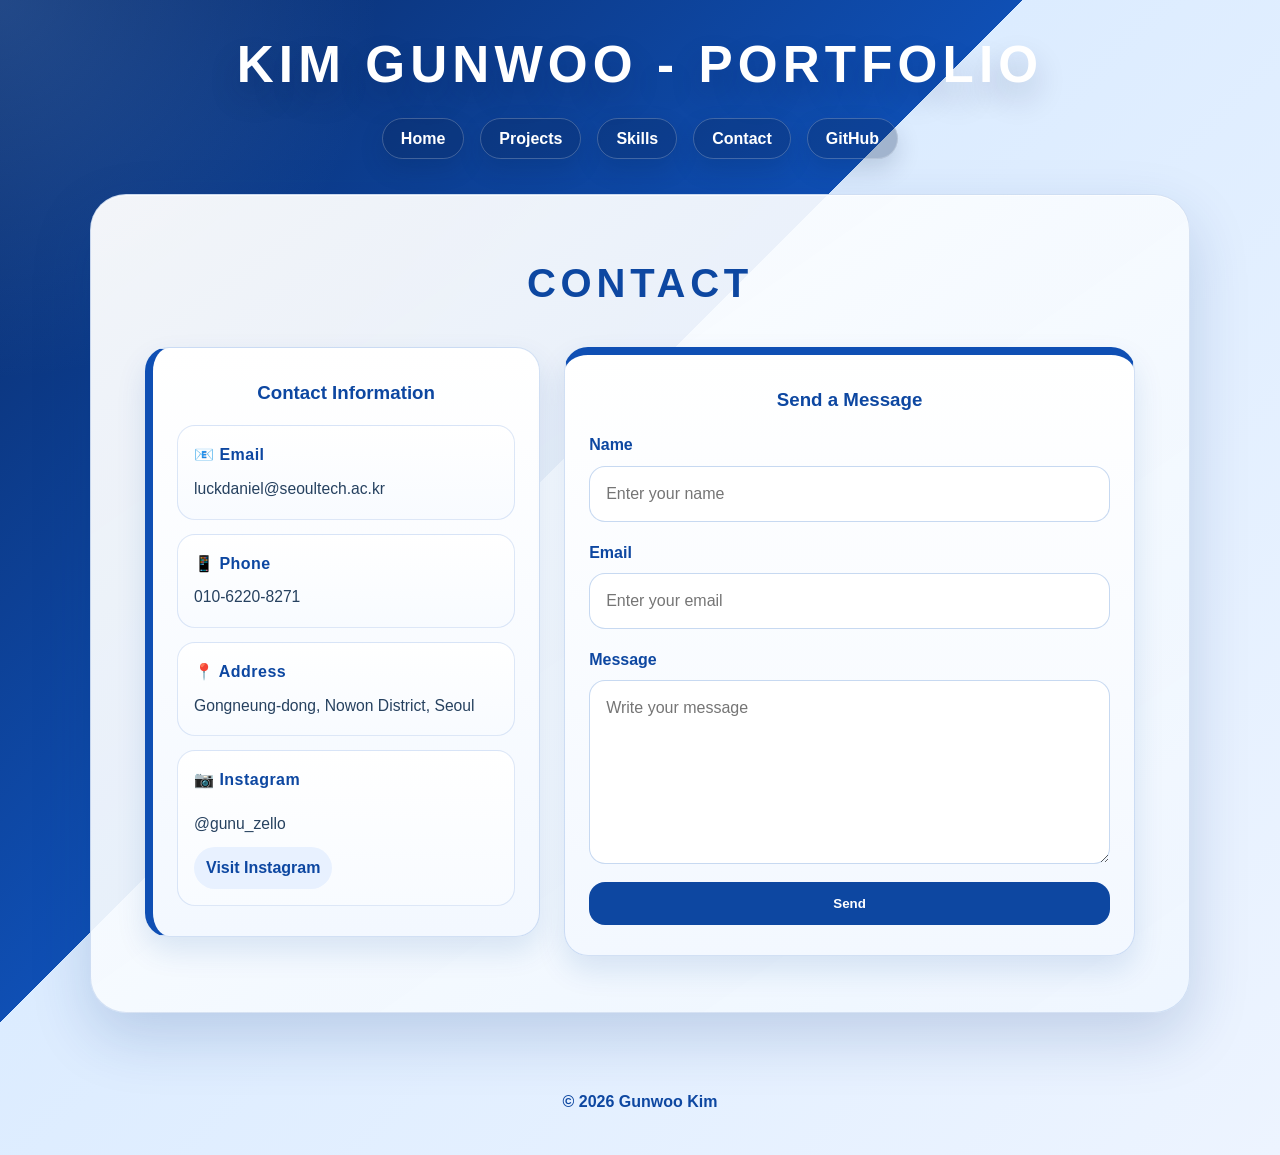
==== contact.html @ a3c98095 "Initial commit: Base files carried over from Assignment 1 for Assignment 2 enhancements" ====
<!DOCTYPE html>
<html lang="en">
<head>
  <!-- 문자 인코딩 설정 -->
  <meta charset="UTF-8">
  <!-- 모바일 화면 크기 대응 -->
  <meta name="viewport" content="width=device-width, initial-scale=1.0">
  <!-- 브라우저 탭 제목 -->
  <title>Contact | Gunwoo Kim Portfolio</title>
  <!-- CSS 파일 연결 -->
  <link rel="stylesheet" href="style.css">
</head>
<!-- contact 화면 전용 클래스 지정 -->
<body class="contact-page">
  <!-- 공통 상단 영역 -->
  <header class="site-header">
    <!-- 메인 제목 -->
    <h1>KIM GUNWOO - PORTFOLIO</h1>
    <!-- 네비게이션 메뉴 -->
    <nav>
      <ul class="nav-menu">
        <li><a href="index.html">Home</a></li>
        <li><a href="projects.html">Projects</a></li>
        <li><a href="skills.html">Skills</a></li>
        <li><a href="contact.html">Contact</a></li>
        <li><a href="github.html">GitHub</a></li>
      </ul>
    </nav>
  </header>

  <!-- 본문 영역 -->
  <main class="page-main">
    <!-- 연락 섹션 -->
    <section class="page-panel">
      <h2 class="page-title">Contact</h2>
      
      <!-- 연락 정보와 폼을 나누는 영역 -->
      <div class="contact-layout">
        <!-- 기본 연락 정보 -->
        <article class="content-card contact-card lift-card accent-left info-card">
          <h3>Contact Information</h3>

          <!-- 연락 정보 목록 -->
          <div class="contact-info-list">
            <div class="contact-info-item">
              <h4>📧 Email</h4>
              <p>luckdaniel@seoultech.ac.kr</p>
            </div>

            <div class="contact-info-item">
              <h4>📱 Phone</h4>
              <p>010-6220-8271</p>
            </div>

            <div class="contact-info-item">
              <h4>📍 Address</h4>
              <p>Gongneung-dong, Nowon District, Seoul</p>
            </div>

            <div class="contact-info-item instagram-item">
              <h4>📷 Instagram</h4>
              <p>@gunu_zello</p>
              <!-- 인스타그램 프로필 링크 -->
              <a class="pill-link instagram-link" href="https://www.instagram.com/gunu_zello/" target="_blank" rel="noopener noreferrer">
                Visit Instagram
              </a>
            </div>
          </div>
        </article>

        <!-- 메시지 입력 폼 -->
        <article class="content-card contact-card accent-top form-card">
          <h3>Send a Message</h3>
          <!-- action은 폼 전송 위치, #은 현재 페이지 유지 -->
          <!-- method는 전송 방식 -->
          <form class="contact-form" action="#" method="post">
            <!-- 입력칸 한 묶음 -->
            <div class="form-group">
              <!-- label은 입력칸 제목 -->
              <!-- for 값은 아래 input의 id와 연결 -->
              <label for="name">Name</label>
              <!-- input은 한 줄 입력칸 -->
              <!-- type은 입력 종류 -->
              <!-- id는 label과 연결할 때 사용 -->
              <!-- name은 폼 데이터 이름 -->
              <!-- placeholder는 입력 예시 문구 -->
              <input type="text" id="name" name="name" placeholder="Enter your name">
            </div>

            <!-- 입력칸 한 묶음 -->
            <div class="form-group">
              <!-- 이메일 입력칸 -->
              <label for="email">Email</label>
              <input type="email" id="email" name="email" placeholder="Enter your email">
            </div>

            <!-- 입력칸 한 묶음 -->
            <div class="form-group">
              <!-- 여러 줄 입력칸 -->
              <label for="message">Message</label>
              <!-- textarea는 긴 문장을 입력할 때 사용 -->
              <!-- rows는 기본 높이 줄 수 -->
              <textarea id="message" name="message" rows="6" placeholder="Write your message"></textarea>
            </div>

            <!-- 폼 제출 버튼 -->
            <button class="contact-button" type="submit">Send</button>
          </form>
        </article>
      </div>
    </section>
  </main>

  <!-- 하단 영역 -->
  <footer>
    <p>&copy; 2026 Gunwoo Kim</p>
  </footer>
</body>
</html>
---- style.css ----
/* 공통 변수 */
:root {
  --page-bg: #edf4ff; /* 사이트 기본 배경색 */
  --title-blue: #0d47a1; /* 제목에 쓰는 메인 파란색 */
  --accent-blue: #0f4fb4; /* 강조선이나 포커스에 쓰는 파란색 */
  --text-dark: #1d1d1d; /* 가장 기본 글자색 */
  --text-soft: #26415f; /* 설명 문단처럼 조금 부드러운 글자색 */
  --tag-bg: #eaf2ff; /* 태그 배경색 */
  --line-blue: rgba(144, 174, 220, 0.34); /* 큰 박스 테두리에 쓰는 연한 파란선 */
  --line-soft: rgba(132, 170, 224, 0.36); /* 카드 테두리에 쓰는 연한 선 */
  --shadow-card: 0 24px 60px rgba(9, 54, 125, 0.18); /* 큰 패널 그림자 */
  --shadow-soft: 0 14px 30px rgba(12, 70, 156, 0.12); /* 작은 카드 그림자 */
  --title-shadow: 0 16px 30px rgba(5, 26, 66, 0.24); /* 상단 큰 제목 뒤 그림자 */
  --intro-bg: linear-gradient(145deg, rgba(255, 255, 255, 0.95), rgba(238, 246, 255, 0.92)); /* 패널 안쪽 배경 */
  --page-title-size: clamp(2.2rem, 4vw, 4.1rem); /* 화면 크기에 따라 제목 크기를 자동 조절 */
}
/* 기본 설정 */
* {
  box-sizing: border-box; /* padding과 border를 width 계산 안에 포함 */
}
body {
  margin: 0; /* 브라우저 기본 바깥 여백 제거 */
  font-family: Arial, sans-serif; /* 전체 기본 글꼴 */
  line-height: 1.6; /* 줄 간격 */
  color: var(--text-dark); /* 기본 글자색 */
  background: var(--page-bg); /* 페이지 기본 배경 */
}
header,
main,
footer {
  width: min(1100px, calc(100% - 3rem)); /* 최대 폭은 1100px, 작은 화면은 좌우 여백 유지 */
  margin: 0 auto; /* 가운데 정렬 */
}
header,
footer {
  padding: 24px 0; /* 위아래 여백 */
  text-align: center; /* 안쪽 글자 가운데 정렬 */
}
main {
  padding: 28px 0 40px; /* 본문 위아래 여백 */
}
section {
  padding: 20px; /* section 안쪽 여백 */
  border: 1px solid #c9d9f2; /* 기본 테두리 */
  background-color: #ffffff; /* 기본 배경색 */
}
h1,
h2,
p {
  text-align: center; /* 기본적으로 제목과 문단은 가운데 정렬 */
}
/* 공통 헤더 */
.site-header {
  display: flex;
  flex-direction: column;
  align-items: center;
  justify-content: center;
}
.site-header h1 {
  width: 100%;
  margin: 0;
  color: #ffffff;
  text-align: center;
  font-size: var(--page-title-size);
  letter-spacing: 0.1em; /* 글자 사이를 조금 벌려서 제목 느낌 강조 */
  text-shadow: var(--title-shadow);
}
nav {
  width: 100%;
  margin-top: 20px; /* 제목과 메뉴 사이 간격 */
}
.nav-menu {
  display: flex; /* 메뉴를 가로로 정렬 */
  flex-wrap: wrap; /* 좁아지면 다음 줄로 넘김 */
  justify-content: center; /* 가운데 정렬 */
  gap: 16px;
  margin: 0;
  padding: 0;
  list-style: none;
}
.nav-menu a {
  padding: 11px 18px; /* 버튼 안쪽 여백 */
  border: 1px solid rgba(255, 255, 255, 0.22); /* 얇은 테두리 */
  border-radius: 999px; /* pill 모양 버튼 */
  background-color: rgba(8, 32, 79, 0.28); /* 반투명 배경 */
  box-shadow: 0 10px 24px rgba(4, 28, 71, 0.16); /* 버튼 그림자 */
  color: #ffffff; /* 메뉴 글자색 */
  text-decoration: none; /* 링크 밑줄 제거 */
  font-weight: 600; /* 메뉴 글자 조금 굵게 */
  transition: all 0.2s ease; /* hover 변화가 부드럽게 보이도록 설정 */
}
.nav-menu a:hover {
  transform: translateY(-2px); /* 살짝 위로 올라오는 효과 */
  background-color: #ffffff;
  color: var(--title-blue);
}
/* 공통 카드와 버튼 */
.content-card {
  padding: 30px 24px; /* 카드 안쪽 여백 */
  border: 1px solid var(--line-soft); /* 카드 테두리 */
  border-radius: 24px; /* 카드 모서리 둥글게 */
  background: linear-gradient(180deg, #ffffff 0%, #f3f8ff 100%); /* 카드 배경을 단색 대신 부드럽게 처리 */
  box-shadow: var(--shadow-soft); /* 카드 아래 그림자 */
}
.lift-card {
  transition: transform 0.2s ease, box-shadow 0.2s ease; /* 카드가 자연스럽게 움직이도록 설정 */
}
.lift-card:hover {
  transform: translateY(-4px); /* 카드 hover 시 위로 조금 이동 */
  box-shadow: 0 18px 34px rgba(12, 70, 156, 0.16);
}
.accent-left {
  border-left: 8px solid var(--accent-blue); /* 왼쪽 강조선 */
}
.accent-top {
  border-top: 8px solid var(--accent-blue); /* 위쪽 강조선 */
}
.project-tag,
.skill-tag,
.github-tag,
.repo-tag {
  display: inline-block; /* 내용만큼만 너비를 쓰게 함 */
  margin: 0 0 14px;
  padding: 6px 12px;
  border-radius: 999px; /* pill 모양 태그 */
  background-color: var(--tag-bg);
  color: var(--title-blue);
  font-size: 0.82rem;
  font-weight: 700;
  letter-spacing: 0.04em;
  text-transform: uppercase;
}
.skill-tag {
  margin-bottom: 16px;
}
.pill-link,
.github-link-button,
.instagram-link {
  display: inline-block;
  padding: 10px 16px; /* 버튼 안쪽 여백 */
  border-radius: 999px; /* 완전히 둥근 버튼 */
  background-color: #e8f1ff; /* 연한 파란 배경 */
  color: var(--title-blue); /* 버튼 글자색 */
  text-decoration: none; /* 링크 밑줄 제거 */
  font-weight: 700; /* 버튼 글자 강조 */
}
footer p {
  color: var(--title-blue);
  font-weight: 600; /* 하단 문구는 조금 굵게 표시 */
}
/* 페이지 공통 레이아웃 */
.home-page,
.projects-page,
.skills-page,
.contact-page,
.github-page {
  min-height: 100vh;
}
.home-main,
.page-main {
  padding: 18px 0 36px;
}
.home-main {
  min-height: calc(100vh - 220px);
  display: flex; /* 홈 카드 세로 정렬용 */
  align-items: center; /* 화면 중앙에 오도록 정렬 */
}
.home-intro,
.page-panel {
  width: 100%;
  margin: 0; /* 기본 바깥 여백 제거 */
  padding: 56px 54px; /* 큰 패널 안쪽 여백 */
  border-radius: 36px; /* 모서리를 크게 둥글게 */
  background: var(--intro-bg); /* 흰색과 연한 파란색이 섞인 패널 배경 */
  box-shadow: var(--shadow-card), inset 0 1px 0 rgba(255, 255, 255, 0.68); /* 바깥 그림자 + 안쪽 밝은 선 */
}
.home-intro {
  overflow: hidden;
  border: 1px solid rgba(144, 174, 220, 0.34);
}
.page-panel {
  border: 1px solid var(--line-blue);
}
.page-title {
  margin: 0 0 32px; /* 아래쪽만 여백 */
  color: var(--title-blue); /* 페이지 소제목 색 */
  font-size: 2.5rem; /* 페이지 제목 크기 */
  text-transform: uppercase; /* 영어를 대문자로 표시 */
  letter-spacing: 0.12em; /* 글자 사이를 살짝 벌림 */
}
.projects-page .page-title {
  margin-bottom: 28px;
}
/* 페이지 배경 */
.home-page {
  background:
    radial-gradient(circle at top left, rgba(120, 181, 255, 0.28), transparent 24%), /* 왼쪽 위 원형 빛 효과 */
    radial-gradient(circle at top right, rgba(255, 255, 255, 0.24), transparent 20%), /* 오른쪽 위 밝은 효과 */
    linear-gradient(135deg, #0a2a66 0%, #0f4fb4 58%, #dcecff 58%, #edf4ff 100%); /* 대각선 배경 */
}
.projects-page {
  background:
    radial-gradient(circle at top left, rgba(120, 181, 255, 0.22), transparent 22%), /* 왼쪽 위 빛 효과 */
    linear-gradient(135deg, #0a2a66 0%, #0f4fb4 38%, #dcecff 38%, #edf4ff 100%); /* 사선 배경 */
}
.skills-page {
  background:
    radial-gradient(circle at top right, rgba(120, 181, 255, 0.2), transparent 24%), /* 오른쪽 위 빛 효과 */
    linear-gradient(135deg, #0a2a66 0%, #0f4fb4 40%, #dcecff 40%, #edf4ff 100%);
}
.contact-page {
  background:
    radial-gradient(circle at top left, rgba(120, 181, 255, 0.22), transparent 22%),
    linear-gradient(135deg, #0a2a66 0%, #0f4fb4 42%, #dcecff 42%, #edf4ff 100%);
}
.github-page {
  background:
    radial-gradient(circle at top right, rgba(120, 181, 255, 0.22), transparent 22%),
    linear-gradient(135deg, #0a2a66 0%, #0f4fb4 42%, #dcecff 42%, #edf4ff 100%);
}
/* Home */
.home-content {
  display: grid; /* 글과 사진 2열 배치 */
  grid-template-columns: minmax(0, 1.6fr) minmax(260px, 340px); /* 첫 칸은 글, 두 번째 칸은 사진 / minmax는 최소~최대 범위 지정 */
  gap: 48px;
  align-items: center;
}
.about-text {
  display: flex;
  flex-direction: column; /* 문단들을 세로로 쌓기 */
  align-items: center; /* 글 묶음 자체는 가운데에 놓기 */
}
.home-intro h2 {
  margin: 0 0 22px;
  color: var(--title-blue);
  font-size: 2.2rem;
  text-transform: uppercase;
  letter-spacing: 0.12em;
}
.intro-text {
  width: 100%; /* 부모 영역 안에서 꽉 사용 */
  max-width: 620px; /* 문단이 너무 길어지지 않도록 제한 */
  margin: 0 0 20px; /* 문단 아래 간격 */
  color: var(--text-soft); /* 설명용 문단 색 */
  text-align: left; /* 실제 문장은 읽기 편하게 왼쪽 정렬 */
  font-size: 1.05rem; /* 본문 글자 크기 */
}
.photo-space {
  display: flex;
  justify-content: center; /* 사진 프레임을 가운데 배치 */
}
.photo-frame {
  width: 100%;
  max-width: 300px;
  aspect-ratio: 3 / 4; /* 사진 비율 고정 */
  border: 1px solid rgba(21, 87, 176, 0.24);
  border-radius: 34px;
  background:
    linear-gradient(180deg, rgba(31, 98, 203, 0.16), rgba(255, 255, 255, 0.97)),
    #f7fbff;
  display: flex;
  align-items: center;
  justify-content: center;
  box-shadow: 0 20px 40px rgba(13, 71, 161, 0.14), inset 0 0 0 10px rgba(255, 255, 255, 0.55); /* 바깥 그림자 + 안쪽 흰 프레임 느낌 */
}
.photo-frame span {
  color: #1557b0;
  font-weight: 700;
  letter-spacing: 0.05em;
  text-transform: uppercase;
}
.photo-frame img {
  width: 100%;
  height: 100%;
  display: block;
  object-fit: cover; /* 비율 유지하면서 프레임을 꽉 채움 */
  border-radius: 34px;
}
/* Projects */
.project-filter {
  width: 100%;
}
.project-filter input[type="radio"] {
  display: none; /* 실제 라디오 버튼은 숨기고 label만 보이게 처리 */
}
.project-filter-menu {
  display: flex;
  flex-wrap: wrap;
  justify-content: center;
  gap: 14px;
  margin-bottom: 34px;
}
.project-filter-menu label {
  padding: 10px 18px; /* 버튼 안쪽 여백 */
  border: 1px solid rgba(96, 140, 210, 0.34); /* 버튼 테두리 */
  border-radius: 999px; /* 둥근 버튼 */
  background-color: #eef5ff; /* 기본 배경 */
  color: var(--title-blue); /* 기본 글자색 */
  font-weight: 700; /* 버튼 글자 굵게 */
  cursor: pointer; /* 마우스를 올리면 클릭 가능 표시 */
  transition: all 0.2s ease;
}
.project-filter-menu label:hover {
  background-color: #dfeeff;
}
#filter-all:checked ~ .project-filter-menu label[for="filter-all"],
#filter-award:checked ~ .project-filter-menu label[for="filter-award"],
#filter-community:checked ~ .project-filter-menu label[for="filter-community"],
#filter-project:checked ~ .project-filter-menu label[for="filter-project"] {
  background-color: var(--title-blue);
  color: #ffffff;
}
.project-list {
  display: grid; /* 프로젝트 카드를 세로로 정리 */
  grid-template-columns: 1fr; /* 한 줄에 한 카드 */
  gap: 24px; /* 카드 사이 간격 */
}
#filter-award:checked ~ .project-list .project-card,
#filter-community:checked ~ .project-list .project-card,
#filter-project:checked ~ .project-list .project-card {
  display: none;
}
#filter-award:checked ~ .project-list .award-item,
#filter-community:checked ~ .project-list .community-item,
#filter-project:checked ~ .project-list .project-item {
  display: block;
}
.project-card {
  position: relative; /* 나중에 내부 요소 위치 조절이 필요할 때 기준점 역할 */
  padding: 28px 24px; /* project 카드 전용 여백 */
}
.project-card h3,
.skill-card h3,
.contact-card h3 {
  margin-top: 0;
  margin-bottom: 18px;
  color: var(--title-blue);
  text-align: center;
}
.project-card h3 {
  margin-bottom: 14px;
}
.project-card p {
  margin-bottom: 0;
  color: var(--text-soft);
  text-align: left;
}
.award-tag {
  background-color: #e7f0ff;
  color: #0b4ea2;
}
.project-tag-blue {
  background-color: #edf5ff;
  color: #1a5bb1;
}
.community-tag {
  background-color: #eef7ff;
  color: #16608f;
}
.ongoing-tag {
  background-color: #e9f6ff;
  color: #0f6b91;
}
.leadership-tag {
  background-color: #eef2ff;
  color: #384ea8;
}
.project-icon {
  margin-right: 8px;
  font-size: 1.1em;
}
/* Skills */
.skills-grid {
  display: grid; /* 기술 카드 3열 배치 */
  grid-template-columns: repeat(3, minmax(0, 1fr)); /* repeat(3, ...)는 같은 칸을 3번 반복 / 1fr은 남는 공간을 같은 비율로 나눔 */
  gap: 24px;
}
.skill-items {
  margin: 0; /* 기본 목록 여백 제거 */
  padding-left: 20px; /* 목록 들여쓰기 */
}
.skill-items li {
  margin-bottom: 12px;
  color: var(--text-soft);
  text-align: left;
}
.skill-logo-list {
  display: grid; /* 로고 영역 정렬 */
  grid-template-columns: repeat(2, minmax(0, 1fr)); /* 2열 배치 */
  gap: 14px;
  margin: 0;
  padding: 0;
  list-style: none;
}
.skill-logo-item {
  min-height: 120px;
  padding: 16px 12px;
  border: 1px solid rgba(132, 170, 224, 0.3);
  border-radius: 18px;
  background-color: #ffffff;
  display: flex;
  flex-direction: column;
  align-items: center;
  justify-content: center;
  gap: 10px;
}
.skill-logo-item img {
  width: 56px;
  height: 56px;
  display: block;
  object-fit: contain; /* 로고가 잘리지 않게 맞춤 */
}
.skill-logo-item span {
  color: var(--text-soft);
  font-weight: 700;
  text-align: center;
}
/* Contact */
.contact-layout {
  display: grid; /* 연락 정보와 폼을 2열로 배치 */
  grid-template-columns: minmax(260px, 0.9fr) minmax(0, 1.3fr); /* 왼쪽 정보, 오른쪽 폼 */
  gap: 24px;
  align-items: start;
}
.contact-info-list,
.contact-form,
.form-group,
.instagram-item {
  display: grid; /* 세로로 정리된 묶음을 만들 때 사용 */
}
.contact-info-list {
  gap: 14px;
}
.contact-form {
  gap: 18px;
}
.form-group,
.instagram-item {
  gap: 8px;
}
.instagram-item {
  gap: 10px;
}
.contact-info-item {
  padding: 16px; /* 정보 카드 안쪽 여백 */
  border: 1px solid rgba(132, 170, 224, 0.28); /* 정보 카드 테두리 */
  border-radius: 18px; /* 모서리 둥글게 */
  background: linear-gradient(180deg, #ffffff 0%, #f8fbff 100%); /* 흰색 계열 배경 */
}
.contact-info-item h4 {
  margin: 0 0 8px;
  color: var(--title-blue);
  font-size: 1rem;
  letter-spacing: 0.03em;
  text-align: left;
}
.contact-info-item p {
  margin: 0;
  color: var(--text-soft);
  font-size: 0.98rem;
  line-height: 1.7;
  text-align: left;
}
.instagram-link {
  width: fit-content;
  padding: 8px 12px;
}
.form-group label {
  color: var(--title-blue);
  font-weight: 700;
  text-align: left;
}
.contact-form input,
.contact-form textarea {
  width: 100%;
  padding: 14px 16px;
  border: 1px solid rgba(132, 170, 224, 0.45);
  border-radius: 16px;
  background-color: #ffffff;
  font: inherit; /* body에서 쓰는 글꼴과 크기를 그대로 상속 */
}
.contact-form textarea {
  resize: vertical; /* 세로 방향으로만 크기 조절 */
}
.contact-form input:focus,
.contact-form textarea:focus {
  outline: none; /* 기본 강조선 제거 */
  border-color: var(--accent-blue);
  box-shadow: 0 0 0 4px rgba(15, 79, 180, 0.12); /* 선택된 입력칸 표시 */
}
.contact-button {
  padding: 14px 18px; /* 버튼 안쪽 여백 */
  border: none; /* 기본 버튼 테두리 제거 */
  border-radius: 16px; /* 버튼 모서리 둥글게 */
  background-color: var(--title-blue); /* 버튼 배경색 */
  color: #ffffff; /* 버튼 글자색 */
  font-weight: 700; /* 버튼 글자 굵게 */
  cursor: pointer; /* 마우스를 올리면 클릭 표시 */
  transition: transform 0.2s ease, background-color 0.2s ease;
}
.contact-button:hover {
  transform: translateY(-2px);
  background-color: #0a3b82;
}
/* GitHub */
.github-profile-panel {
  margin-bottom: 30px; /* 아래 영역과 간격 */
  padding: 24px 26px; /* 패널 안쪽 여백 */
  border: 1px solid rgba(132, 170, 224, 0.3); /* 패널 테두리 */
  border-radius: 22px; /* 모서리 둥글게 */
  background: rgba(255, 255, 255, 0.82); /* 반투명 흰 배경 */
  display: flex; /* 프로필 사진, 글, 버튼을 한 줄로 배치 */
  justify-content: space-between; /* 양 끝으로 벌려서 배치 */
  align-items: center;
  gap: 18px;
}
.github-avatar {
  flex-shrink: 0;
}
.github-avatar img {
  width: 96px; /* 가로 크기 */
  height: 96px; /* 세로 크기 */
  display: block; /* 이미지 아래 공백 제거 */
  object-fit: cover; /* 원형 영역을 꽉 채우도록 표시 */
  border: 3px solid rgba(15, 79, 180, 0.18); /* 바깥 테두리 */
  border-radius: 50%; /* 원형 이미지 */
}
.github-profile-text,
.repo-main {
  flex: 1; /* 남는 공간을 자연스럽게 차지하게 설정 */
}
.github-profile-panel h3,
.github-repo-header h3 {
  margin-top: 0;
  margin-bottom: 10px;
  color: var(--title-blue);
  text-align: left;
}
.github-description,
.repo-main p {
  margin: 0;
  color: var(--text-soft);
  text-align: left;
}
.github-description {
  max-width: 760px;
}
.github-repo-section {
  padding-top: 8px;
}
.github-repo-header {
  margin-bottom: 18px;
}
.github-repo-header h3 {
  margin-bottom: 0;
}
.github-repo-list {
  display: grid;
  gap: 14px;
}
.github-repo-row {
  padding: 18px 20px; /* 저장소 한 줄 여백 */
  border-bottom: 1px solid rgba(132, 170, 224, 0.28); /* 아래 구분선 */
  display: flex; /* 저장소 정보와 Public 태그를 가로 배치 */
  justify-content: space-between; /* 좌우로 벌림 */
  align-items: flex-start; /* 위쪽 기준 정렬 */
  gap: 18px; /* 요소 사이 간격 */
}
.repo-main h4 {
  margin: 0 0 6px;
  color: var(--title-blue);
  font-size: 1.02rem;
  text-align: left;
}
/* 반응형: 태블릿 */
@media (max-width: 768px) {
  .site-header h1 {
    font-size: 2.2rem; /* 태블릿에서는 제목 크기 축소 */
  }
  .home-main {
    min-height: auto; /* 화면 높이를 강제로 맞추지 않음 */
    padding-top: 12px; /* 위쪽 여백을 조금 줄임 */
  }
  .home-intro,
  .page-panel {
    padding: 38px 28px; /* 큰 패널 여백 축소 */
  }
  .home-content {
    grid-template-columns: 1fr; /* 태블릿 이하에서는 세로 배치 */
    gap: 28px;
  }
  .photo-frame {
    max-width: 240px; /* 사진 프레임 크기 축소 */
  }
  .page-title {
    font-size: 2.1rem; /* 페이지 제목 축소 */
  }
  .project-list,
  .skills-grid,
  .contact-layout {
    grid-template-columns: 1fr; /* 카드와 레이아웃을 한 줄씩 쌓기 */
  }
  .github-profile-panel {
    flex-direction: column; /* 가로 배치를 세로 배치로 변경 */
    align-items: flex-start;
  }
  .github-avatar img {
    width: 84px; /* 프로필 이미지 축소 */
    height: 84px;
  }
  .github-repo-row {
    flex-direction: column;
    gap: 10px;
  }
  .skill-logo-list {
    grid-template-columns: repeat(3, minmax(0, 1fr)); /* 태블릿에서는 로고를 3열로 정리 */
  }
}
/* 반응형: 모바일 */
@media (max-width: 480px) {
  .home-page {
    background:
      radial-gradient(circle at top left, rgba(120, 181, 255, 0.24), transparent 24%),
      linear-gradient(180deg, #0a2a66 0%, #0f4fb4 30%, #dcecff 30%, #edf4ff 100%);
  }
  .projects-page {
    background:
      radial-gradient(circle at top left, rgba(120, 181, 255, 0.24), transparent 24%),
      linear-gradient(180deg, #0a2a66 0%, #0f4fb4 24%, #dcecff 24%, #edf4ff 100%);
  }
  .skills-page {
    background:
      radial-gradient(circle at top right, rgba(120, 181, 255, 0.2), transparent 24%),
      linear-gradient(180deg, #0a2a66 0%, #0f4fb4 24%, #dcecff 24%, #edf4ff 100%);
  }
  .contact-page {
    background:
      radial-gradient(circle at top left, rgba(120, 181, 255, 0.2), transparent 22%),
      linear-gradient(180deg, #0a2a66 0%, #0f4fb4 24%, #dcecff 24%, #edf4ff 100%);
  }
  .github-page {
    background:
      radial-gradient(circle at top right, rgba(120, 181, 255, 0.22), transparent 22%),
      linear-gradient(180deg, #0a2a66 0%, #0f4fb4 24%, #dcecff 24%, #edf4ff 100%);
  }
  .nav-menu {
    gap: 10px; /* 모바일에서는 메뉴 간격도 줄임 */
  }
  .nav-menu a {
    padding: 8px 12px;
    font-size: 0.95rem; /* 모바일에서 메뉴가 답답하지 않게 축소 */
  }
  .site-header h1 {
    font-size: 1.8rem; /* 모바일에서는 제목 더 축소 */
  }
  .home-intro,
  .page-panel {
    padding: 28px 18px;
    border-radius: 24px; /* 작은 화면에서 박스도 조금 더 compact하게 조정 */
  }
  .home-intro h2,
  .page-title {
    font-size: 1.6rem; /* 소제목 크기도 같이 줄임 */
  }
  .project-filter-menu {
    gap: 10px; /* 필터 버튼 간격 축소 */
    margin-bottom: 26px; /* 아래 여백 축소 */
  }
  .project-filter-menu label {
    padding: 8px 14px;
    font-size: 0.92rem;
  }
  .intro-text {
    font-size: 0.98rem;
  }
  .project-card,
  .skill-card,
  .contact-card {
    padding: 22px 18px; /* 카드가 모바일 화면에서 너무 커 보이지 않게 조정 */
  }
  .project-tag,
  .skill-tag {
    font-size: 0.76rem;
  }
  .github-profile-panel {
    padding: 22px 18px; /* GitHub 상단 패널도 compact하게 조정 */
  }
  .github-repo-row {
    padding: 16px 0;
  }
  .skill-logo-list {
    grid-template-columns: repeat(2, minmax(0, 1fr));
    gap: 10px;
  }
  .skill-logo-item {
    min-height: 104px; /* 카드 높이 축소 */
    padding: 12px 10px; /* 카드 안쪽 여백 축소 */
  }
  .skill-logo-item img {
    width: 48px;
    height: 48px;
  }
  .contact-form input,
  .contact-form textarea {
    padding: 12px 14px;
  }
}
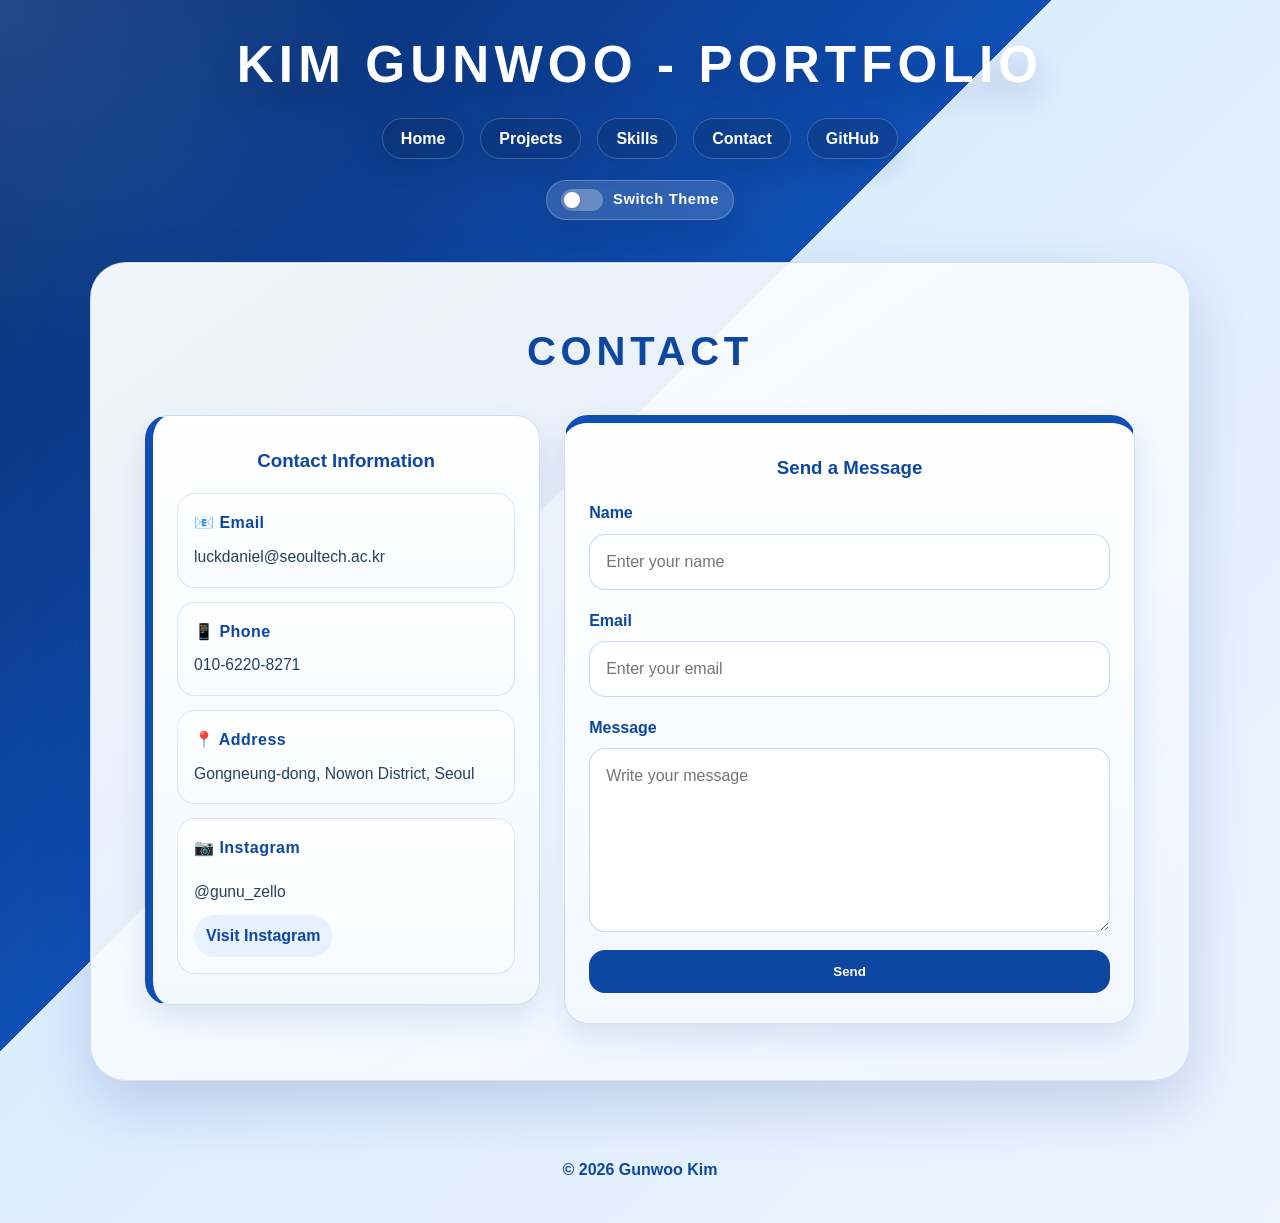
==== commit f1ed7e9c: "add theme switcher ui to all pages" ====
--- a/contact.html
+++ b/contact.html
@@ -26,6 +26,19 @@
         <li><a href="github.html">GitHub</a></li>
       </ul>
     </nav>
+    <!-- 테마 전환 버튼 영역 -->
+    <div class="theme-switcher-wrap">
+      <!-- 다음 단계에서 JavaScript로 연결할 버튼 -->
+      <button class="theme-toggle-button" type="button">
+        <!-- 스위치 모양 영역 -->
+        <span class="theme-toggle-track" aria-hidden="true">
+          <!-- 왼쪽/오른쪽으로 움직일 동그라미 -->
+          <span class="theme-toggle-thumb"></span>
+        </span>
+        <!-- 버튼 안내 문구 -->
+        <span class="theme-toggle-text">Switch Theme</span>
+      </button>
+    </div>
   </header>
 
   <!-- 본문 영역 -->
--- a/style.css
+++ b/style.css
@@ -94,6 +94,61 @@
   background-color: #ffffff;
   color: var(--title-blue);
 }
+/* 테마 버튼 영역 */
+.theme-switcher-wrap {
+  margin-top: 28px; /* 메뉴와 본문 사이 간격처럼 조금 더 여유 있게 배치 */
+  display: flex; /* 버튼 정렬용 */
+  justify-content: center; /* 버튼 가운데 정렬 */
+}
+/* 테마 전환 버튼 */
+.theme-toggle-button {
+  padding: 8px 14px; /* 버튼 안쪽 여백을 조금 줄여 더 작게 보이도록 조정 */
+  border: 1px solid rgba(255, 255, 255, 0.24); /* 얇은 테두리 */
+  border-radius: 999px; /* 둥근 버튼 */
+  background-color: rgba(255, 255, 255, 0.14); /* 반투명 배경 */
+  color: #ffffff; /* 버튼 글자색 */
+  font: inherit; /* 사이트 기본 글꼴 상속 */
+  font-weight: 700; /* 버튼 글자 강조 */
+  font-size: 0.92rem; /* 메뉴보다 아주 조금 작은 글자 크기 */
+  letter-spacing: 0.04em; /* 글자 간격 */
+  cursor: pointer; /* 클릭 가능한 버튼 표시 */
+  box-shadow: 0 10px 24px rgba(4, 28, 71, 0.14); /* 버튼 그림자 */
+  transition: all 0.2s ease; /* hover 변화 부드럽게 */
+  display: inline-flex; /* 스위치 모양과 글자를 한 줄로 배치 */
+  align-items: center; /* 세로 가운데 정렬 */
+  gap: 10px; /* 스위치와 글자 사이 간격 */
+}
+.theme-toggle-button:hover {
+  transform: translateY(-2px); /* 살짝 위로 이동 */
+  background-color: #ffffff; /* hover 시 흰색 배경 */
+  color: var(--title-blue); /* hover 시 파란 글자 */
+}
+/* 스위치 바 모양 */
+.theme-toggle-track {
+  width: 42px; /* 가로 길이 */
+  height: 22px; /* 세로 길이 */
+  padding: 3px; /* 안쪽 여백 */
+  border-radius: 999px; /* 완전 둥근 스위치 */
+  background-color: rgba(255, 255, 255, 0.28); /* 스위치 바 배경 */
+  display: flex; /* 동그라미 정렬용 */
+  align-items: center; /* 세로 가운데 정렬 */
+}
+/* 움직일 동그라미 */
+.theme-toggle-thumb {
+  width: 16px; /* 동그라미 크기 */
+  height: 16px; /* 동그라미 크기 */
+  border-radius: 50%; /* 원형 */
+  background-color: #ffffff; /* 동그라미 색 */
+  box-shadow: 0 2px 6px rgba(5, 26, 66, 0.2); /* 입체감 */
+  transition: transform 0.2s ease; /* 다음 단계에서 좌우 이동이 자연스럽게 보이도록 준비 */
+}
+/* 버튼 문구 */
+.theme-toggle-text {
+  line-height: 1; /* 버튼 높이를 더 compact하게 보이게 조정 */
+}
+.theme-toggle-button:hover .theme-toggle-thumb {
+  transform: translateX(4px); /* hover 시 동그라미가 오른쪽으로 조금 움직여 스위치 느낌을 줌 */
+}
 /* 공통 카드와 버튼 */
 .content-card {
   padding: 30px 24px; /* 카드 안쪽 여백 */
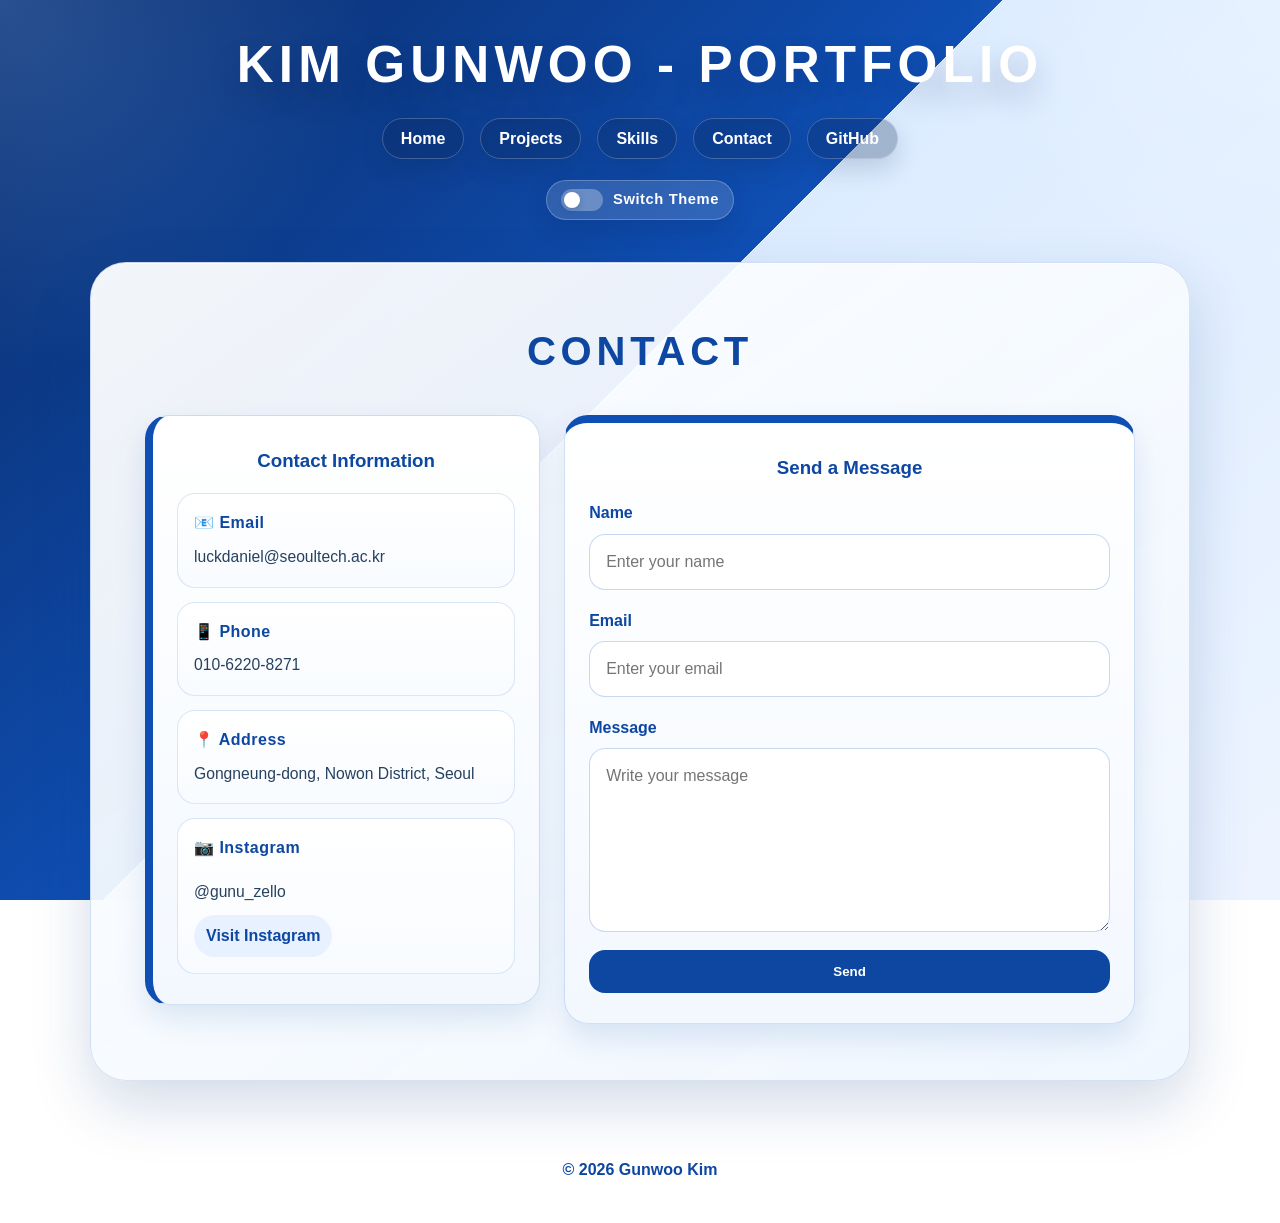
==== commit 09464630: "implement theme switcher with javascript" ====
--- a/contact.html
+++ b/contact.html
@@ -128,5 +128,7 @@
   <footer>
     <p>&copy; 2026 Gunwoo Kim</p>
   </footer>
+  <!-- JavaScript 파일 연결 -->
+  <script src="script.js"></script>
 </body>
 </html>
--- a/style.css
+++ b/style.css
@@ -24,6 +24,21 @@
   line-height: 1.6; /* 줄 간격 */
   color: var(--text-dark); /* 기본 글자색 */
   background: var(--page-bg); /* 페이지 기본 배경 */
+}
+/* 2단계용 대체 테마 변수 */
+body.night-theme {
+  --page-bg: #081120; /* 어두운 배경색 */
+  --title-blue: #b8d5ff; /* 어두운 배경에서 더 잘 보이는 밝은 파란색 */
+  --accent-blue: #72a8ff; /* 강조선용 밝은 파란색 */
+  --text-dark: #eef4ff; /* 어두운 테마 기본 글자색 */
+  --text-soft: #d5e3ff; /* 설명 문단용 밝은 글자색 */
+  --tag-bg: rgba(122, 168, 255, 0.16); /* 태그 배경 */
+  --line-blue: rgba(120, 164, 235, 0.24); /* 큰 패널 테두리 */
+  --line-soft: rgba(120, 164, 235, 0.22); /* 카드 테두리 */
+  --shadow-card: 0 24px 60px rgba(2, 7, 18, 0.42); /* 큰 패널 그림자 */
+  --shadow-soft: 0 14px 30px rgba(2, 7, 18, 0.28); /* 작은 카드 그림자 */
+  --title-shadow: 0 16px 30px rgba(1, 6, 18, 0.45); /* 제목 그림자 */
+  --intro-bg: linear-gradient(145deg, rgba(12, 22, 40, 0.96), rgba(19, 35, 62, 0.94)); /* 어두운 패널 배경 */
 }
 header,
 main,
@@ -149,6 +164,23 @@
 .theme-toggle-button:hover .theme-toggle-thumb {
   transform: translateX(4px); /* hover 시 동그라미가 오른쪽으로 조금 움직여 스위치 느낌을 줌 */
 }
+/* night 테마일 때 스위치 색상 */
+body.night-theme .theme-toggle-button {
+  border-color: rgba(184, 213, 255, 0.28); /* 어두운 테마용 테두리 */
+  background-color: rgba(10, 20, 38, 0.44); /* 버튼 배경 */
+  color: #eef4ff; /* 버튼 글자색 */
+}
+body.night-theme .theme-toggle-track {
+  justify-content: flex-end; /* 동그라미를 오른쪽으로 보내서 켜진 느낌 표현 */
+  background-color: rgba(114, 168, 255, 0.28); /* 스위치 바 색상 */
+}
+body.night-theme .theme-toggle-thumb {
+  background-color: #dceaff; /* 어두운 테마용 동그라미 색 */
+}
+body.night-theme .theme-toggle-button:hover {
+  background-color: rgba(16, 30, 56, 0.8); /* hover 시 조금 더 진한 배경 */
+  color: #ffffff; /* hover 글자색 */
+}
 /* 공통 카드와 버튼 */
 .content-card {
   padding: 30px 24px; /* 카드 안쪽 여백 */
@@ -210,6 +242,24 @@
 .contact-page,
 .github-page {
   min-height: 100vh;
+  background:
+    radial-gradient(circle at top left, rgba(120, 181, 255, 0.28), transparent 24%), /* 왼쪽 위 원형 빛 효과 */
+    radial-gradient(circle at top right, rgba(255, 255, 255, 0.24), transparent 20%), /* 오른쪽 위 밝은 효과 */
+    linear-gradient(135deg, #0a2a66 0%, #0f4fb4 46%, #dcecff 46%, #edf4ff 100%); /* 사선 경계를 조금 더 오른쪽으로 이동 */
+  background-repeat: no-repeat; /* 배경 반복 방지 */
+  background-size: 100% 100vh; /* 첫 화면 기준으로 배경 크기 고정 */
+}
+body.night-theme.home-page,
+body.night-theme.projects-page,
+body.night-theme.skills-page,
+body.night-theme.contact-page,
+body.night-theme.github-page {
+  background:
+    radial-gradient(circle at top left, rgba(64, 121, 214, 0.26), transparent 24%), /* 왼쪽 위 빛 효과 */
+    radial-gradient(circle at top right, rgba(158, 200, 255, 0.08), transparent 20%), /* 오른쪽 위 빛 효과 */
+    linear-gradient(135deg, #04101f 0%, #0b2446 46%, #132746 46%, #0a1322 100%); /* 사선 경계를 조금 더 오른쪽으로 이동 */
+  background-repeat: no-repeat; /* 배경 반복 방지 */
+  background-size: 100% 100vh; /* 첫 화면 기준으로 배경 크기 고정 */
 }
 .home-main,
 .page-main {
@@ -245,33 +295,6 @@
 }
 .projects-page .page-title {
   margin-bottom: 28px;
-}
-/* 페이지 배경 */
-.home-page {
-  background:
-    radial-gradient(circle at top left, rgba(120, 181, 255, 0.28), transparent 24%), /* 왼쪽 위 원형 빛 효과 */
-    radial-gradient(circle at top right, rgba(255, 255, 255, 0.24), transparent 20%), /* 오른쪽 위 밝은 효과 */
-    linear-gradient(135deg, #0a2a66 0%, #0f4fb4 58%, #dcecff 58%, #edf4ff 100%); /* 대각선 배경 */
-}
-.projects-page {
-  background:
-    radial-gradient(circle at top left, rgba(120, 181, 255, 0.22), transparent 22%), /* 왼쪽 위 빛 효과 */
-    linear-gradient(135deg, #0a2a66 0%, #0f4fb4 38%, #dcecff 38%, #edf4ff 100%); /* 사선 배경 */
-}
-.skills-page {
-  background:
-    radial-gradient(circle at top right, rgba(120, 181, 255, 0.2), transparent 24%), /* 오른쪽 위 빛 효과 */
-    linear-gradient(135deg, #0a2a66 0%, #0f4fb4 40%, #dcecff 40%, #edf4ff 100%);
-}
-.contact-page {
-  background:
-    radial-gradient(circle at top left, rgba(120, 181, 255, 0.22), transparent 22%),
-    linear-gradient(135deg, #0a2a66 0%, #0f4fb4 42%, #dcecff 42%, #edf4ff 100%);
-}
-.github-page {
-  background:
-    radial-gradient(circle at top right, rgba(120, 181, 255, 0.22), transparent 22%),
-    linear-gradient(135deg, #0a2a66 0%, #0f4fb4 42%, #dcecff 42%, #edf4ff 100%);
 }
 /* Home */
 .home-content {
@@ -365,6 +388,15 @@
   background-color: var(--title-blue);
   color: #ffffff;
 }
+/* night 테마 필터 버튼 */
+body.night-theme .project-filter-menu label {
+  border-color: rgba(132, 176, 245, 0.28); /* 어두운 테마 테두리 */
+  background-color: rgba(16, 30, 56, 0.82); /* 어두운 버튼 배경 */
+  color: #dbe9ff; /* 버튼 글자색 */
+}
+body.night-theme .project-filter-menu label:hover {
+  background-color: rgba(27, 48, 87, 0.92); /* hover 색상 */
+}
 .project-list {
   display: grid; /* 프로젝트 카드를 세로로 정리 */
   grid-template-columns: 1fr; /* 한 줄에 한 카드 */
@@ -502,6 +534,13 @@
   border-radius: 18px; /* 모서리 둥글게 */
   background: linear-gradient(180deg, #ffffff 0%, #f8fbff 100%); /* 흰색 계열 배경 */
 }
+/* night 테마 정보 카드와 로고 카드 */
+body.night-theme .contact-info-item,
+body.night-theme .skill-logo-item,
+body.night-theme .github-profile-panel {
+  border-color: rgba(116, 160, 231, 0.24); /* 어두운 테마 테두리 */
+  background: linear-gradient(180deg, rgba(12, 22, 40, 0.98) 0%, rgba(17, 31, 56, 0.96) 100%); /* 어두운 카드 배경 */
+}
 .contact-info-item h4 {
   margin: 0 0 8px;
   color: var(--title-blue);
@@ -533,6 +572,17 @@
   border-radius: 16px;
   background-color: #ffffff;
   font: inherit; /* body에서 쓰는 글꼴과 크기를 그대로 상속 */
+}
+/* night 테마 입력창 */
+body.night-theme .contact-form input,
+body.night-theme .contact-form textarea {
+  border-color: rgba(116, 160, 231, 0.28); /* 입력창 테두리 */
+  background-color: rgba(9, 17, 31, 0.9); /* 입력창 배경 */
+  color: #eef4ff; /* 입력 글자색 */
+}
+body.night-theme .contact-form input::placeholder,
+body.night-theme .contact-form textarea::placeholder {
+  color: #9fb8dd; /* placeholder 글자색 */
 }
 .contact-form textarea {
   resize: vertical; /* 세로 방향으로만 크기 조절 */
@@ -556,6 +606,14 @@
 .contact-button:hover {
   transform: translateY(-2px);
   background-color: #0a3b82;
+}
+/* night 테마 전송 버튼 */
+body.night-theme .contact-button {
+  background-color: #2e6bc7; /* 조금 더 밝은 파란 버튼 */
+  color: #ffffff;
+}
+body.night-theme .contact-button:hover {
+  background-color: #4c86de; /* hover 시 더 밝게 */
 }
 /* GitHub */
 .github-profile-panel {
@@ -673,30 +731,23 @@
 }
 /* 반응형: 모바일 */
 @media (max-width: 480px) {
-  .home-page {
+  .home-page,
+  .projects-page,
+  .skills-page,
+  .contact-page,
+  .github-page {
     background:
       radial-gradient(circle at top left, rgba(120, 181, 255, 0.24), transparent 24%),
-      linear-gradient(180deg, #0a2a66 0%, #0f4fb4 30%, #dcecff 30%, #edf4ff 100%);
-  }
-  .projects-page {
+      linear-gradient(180deg, #0a2a66 0%, #0f4fb4 28%, #dcecff 28%, #edf4ff 100%); /* 모바일 사선 경계도 조금 더 아래로 이동 */
+  }
+  body.night-theme.home-page,
+  body.night-theme.projects-page,
+  body.night-theme.skills-page,
+  body.night-theme.contact-page,
+  body.night-theme.github-page {
     background:
-      radial-gradient(circle at top left, rgba(120, 181, 255, 0.24), transparent 24%),
-      linear-gradient(180deg, #0a2a66 0%, #0f4fb4 24%, #dcecff 24%, #edf4ff 100%);
-  }
-  .skills-page {
-    background:
-      radial-gradient(circle at top right, rgba(120, 181, 255, 0.2), transparent 24%),
-      linear-gradient(180deg, #0a2a66 0%, #0f4fb4 24%, #dcecff 24%, #edf4ff 100%);
-  }
-  .contact-page {
-    background:
-      radial-gradient(circle at top left, rgba(120, 181, 255, 0.2), transparent 22%),
-      linear-gradient(180deg, #0a2a66 0%, #0f4fb4 24%, #dcecff 24%, #edf4ff 100%);
-  }
-  .github-page {
-    background:
-      radial-gradient(circle at top right, rgba(120, 181, 255, 0.22), transparent 22%),
-      linear-gradient(180deg, #0a2a66 0%, #0f4fb4 24%, #dcecff 24%, #edf4ff 100%);
+      radial-gradient(circle at top left, rgba(64, 121, 214, 0.24), transparent 24%),
+      linear-gradient(180deg, #04101f 0%, #0b2446 28%, #132746 28%, #0a1322 100%);
   }
   .nav-menu {
     gap: 10px; /* 모바일에서는 메뉴 간격도 줄임 */
